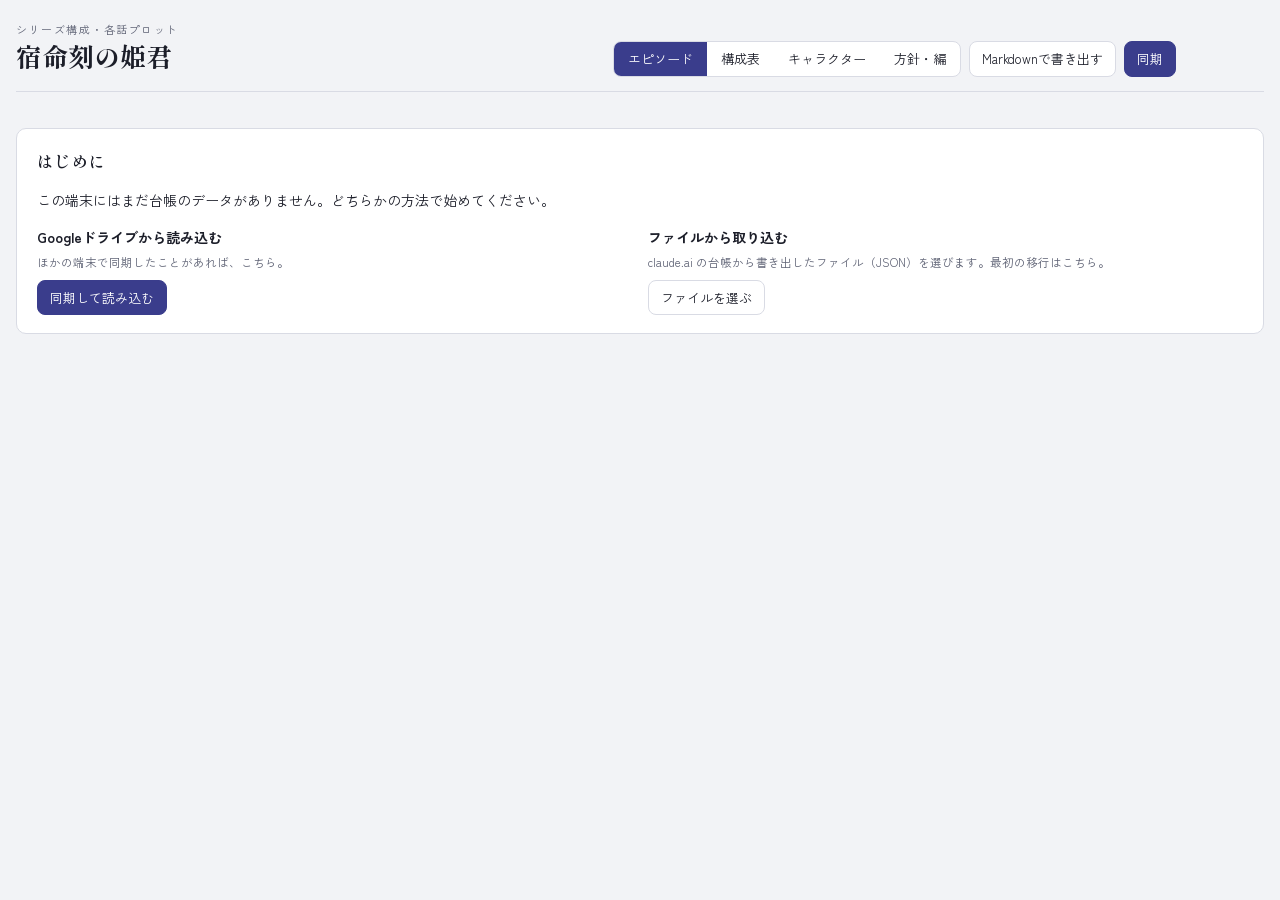
==== index.html @ 24b97237 "アプリをリポジトリの直下に移動 GitHub Pages の公開アドレス（/storyediter/）で直接開けるようにする。 sw.js の版を上げ、古い場所のキャッシュを使わないようにする。  C" ====
<!doctype html>
<html lang="ja">
<head>
<meta charset="utf-8">
<meta name="viewport" content="width=device-width,initial-scale=1,viewport-fit=cover">
<title>宿命刻の姫君 構成台帳</title>
<meta name="theme-color" content="#3a3d8c">
<link rel="manifest" href="manifest.webmanifest">
<link rel="icon" href="icons/icon-192.png">
<link rel="apple-touch-icon" href="icons/icon-192.png">
<link rel="preconnect" href="https://fonts.googleapis.com">
<link rel="stylesheet" href="https://fonts.googleapis.com/css2?family=Shippori+Mincho+B1:wght@600;800&family=Zen+Kaku+Gothic+New:wght@400;500;700&family=IBM+Plex+Mono:wght@500&display=swap">
<link rel="stylesheet" href="styles.css">
</head>
<body>
<header class="top">
  <div class="brand">
    <div class="eyebrow">シリーズ構成・各話プロット</div>
    <h1 id="h-title">宿命刻の姫君</h1>
    <p id="h-tag"></p>
  </div>
  <div class="tools">
    <div class="seg" role="group" aria-label="表示">
      <button id="v-edit" aria-pressed="true">エピソード</button>
      <button id="v-table" aria-pressed="false">構成表</button>
      <button id="v-chars" aria-pressed="false">キャラクター</button>
      <button id="v-policy" aria-pressed="false">方針・編</button>
    </div>
    <button class="btn" id="b-export">Markdownで書き出す</button>
    <button class="btn primary" id="b-sync" title="Googleドライブと同期">同期<span class="badge" hidden></span></button>
    <span id="net" aria-live="polite"></span>
    <span class="save" id="save" aria-live="polite"></span>
  </div>
</header>
<div class="stats" id="stats"></div>

<main id="main"></main>

<div id="overlay" hidden></div>
<script src="config.js"></script>
<script src="store.js"></script>
<script src="drive.js"></script>
<script src="app.js"></script>
</body>
</html>
---- styles.css ----
/* 土台のリセット（claude.ai の台帳では土台側が持っていたもの） */
*,*::before,*::after{box-sizing:border-box}
html{-webkit-text-size-adjust:100%}
body{margin:0;font-size:14px}
img{max-width:100%}
[hidden]{display:none!important}

/* 構成台帳（ドライブ版）
   Layout: 左に「背表紙」状のエピソード一覧、右に編集台。上部に表示切替。新月の夜の藍をアクセントに */
:root{
  --bg:#f2f3f6; --panel:#ffffff; --ink:#1c1e29; --muted:#5f6375; --line:#d9dbe4;
  --accent:#3a3d8c; --accent-soft:#e6e7f5; --gilt:#9a7a2c;
  --ok:#2f6b4f; --ok-soft:#e1efe7; --warn:#8a5a12; --warn-soft:#f6ecd9; --draft:#5c5f73; --draft-soft:#eceef3; --bad:#9b2f2f; --bad-soft:#f6e3e3;
  --f-display:"Shippori Mincho B1","Hiragino Mincho ProN","Yu Mincho",serif;
  --f-body:"Zen Kaku Gothic New","Hiragino Sans","Yu Gothic",system-ui,sans-serif;
  --f-mono:"IBM Plex Mono",ui-monospace,Menlo,monospace;
}
@media (prefers-color-scheme: dark){:root:not([data-theme="light"]){
  --bg:#12131a; --panel:#1b1c26; --ink:#e6e7ef; --muted:#9a9db0; --line:#2e3040;
  --accent:#a7abf5; --accent-soft:#272a4a; --gilt:#d4b466;
  --ok:#8fd0ae; --ok-soft:#1d3329; --warn:#e3b56a; --warn-soft:#3a2d16; --draft:#b3b6c8; --draft-soft:#262836; --bad:#ec9a9a; --bad-soft:#3d2121;
  color-scheme:dark}}
:root[data-theme="dark"]{
  --bg:#12131a; --panel:#1b1c26; --ink:#e6e7ef; --muted:#9a9db0; --line:#2e3040;
  --accent:#a7abf5; --accent-soft:#272a4a; --gilt:#d4b466;
  --ok:#8fd0ae; --ok-soft:#1d3329; --warn:#e3b56a; --warn-soft:#3a2d16; --draft:#b3b6c8; --draft-soft:#262836; --bad:#ec9a9a; --bad-soft:#3d2121;
  color-scheme:dark}
*{box-sizing:border-box}
html,body{height:100%}
body{background:var(--bg);color:var(--ink);font-family:var(--f-body);font-size:14px;line-height:1.65;
  padding-left:max(16px,env(safe-area-inset-left,0px));padding-right:max(16px,env(safe-area-inset-right,0px))}
button,input,select,textarea{font:inherit;color:inherit}
button{cursor:pointer}
:focus-visible{outline:2px solid var(--accent);outline-offset:2px}
.mono{font-family:var(--f-mono);font-variant-numeric:tabular-nums}

header.top{display:flex;flex-wrap:wrap;align-items:flex-end;gap:12px 24px;padding-block:20px 14px;border-bottom:1px solid var(--line)}
.brand{min-width:0;flex:1 1 320px}
.brand .eyebrow{font-size:11px;letter-spacing:.14em;color:var(--muted)}
.brand h1{font-family:var(--f-display);font-weight:800;font-size:26px;line-height:1.25;margin:2px 0 0;text-wrap:balance}
.brand p{margin:4px 0 0;color:var(--muted);font-size:12.5px}
.tools{display:flex;flex-wrap:wrap;gap:8px;align-items:center}
.seg{display:inline-flex;border:1px solid var(--line);border-radius:8px;overflow:hidden;background:var(--panel)}
.seg button{border:0;background:transparent;padding:6px 14px;font-size:13px}
.seg button[aria-pressed="true"]{background:var(--accent);color:var(--panel)}
.btn{border:1px solid var(--line);background:var(--panel);border-radius:8px;padding:6px 12px;font-size:13px}
.btn:hover{border-color:var(--accent)}
.btn.primary{background:var(--accent);border-color:var(--accent);color:var(--panel)}
.btn.danger{color:var(--bad)}
.btn.sm{padding:3px 9px;font-size:12px}
.save{font-size:12px;color:var(--muted);min-width:6em}
.save.err{color:var(--bad)}

.stats{display:flex;flex-wrap:wrap;gap:6px 18px;padding-block:10px;font-size:12px;color:var(--muted)}
.stats b{color:var(--ink);font-family:var(--f-mono);font-weight:500}

/* ---- workspace ---- */
.work{display:grid;grid-template-columns:340px minmax(0,1fr);gap:20px;padding-block:8px 40px;align-items:start}
.spine{position:sticky;top:env(safe-area-inset-top,0px);max-height:calc(100vh - 16px);overflow:auto;background:var(--panel);border:1px solid var(--line);border-radius:10px}
.spine .search{position:sticky;top:0;background:var(--panel);padding:10px;border-bottom:1px solid var(--line);z-index:1}
.spine input[type=search]{width:100%;border:1px solid var(--line);border-radius:6px;padding:6px 10px;background:var(--bg)}
.arc{padding:12px 12px 4px;font-family:var(--f-display);font-weight:600;font-size:13px;color:var(--gilt);display:flex;justify-content:space-between;gap:8px}
.arc span{font-family:var(--f-mono);font-size:11px;color:var(--muted)}
.row{display:grid;grid-template-columns:42px minmax(0,1fr) auto;gap:2px 8px;width:100%;text-align:left;border:0;background:transparent;padding:7px 12px;border-left:3px solid transparent}
.row:hover{background:var(--bg)}
.row[aria-current="true"]{background:var(--accent-soft);border-left-color:var(--accent)}
.row .no{font-family:var(--f-mono);font-size:12px;color:var(--accent);padding-top:1px}
.row .t{font-weight:500;overflow:hidden;text-overflow:ellipsis;white-space:nowrap}
.row .w{grid-column:2;font-family:var(--f-mono);font-size:11px;color:var(--muted)}
.row .st{grid-row:1/3;grid-column:3;align-self:center}

.chip{display:inline-block;font-size:11px;line-height:1.5;padding:1px 8px;border-radius:999px;white-space:nowrap;background:var(--draft-soft);color:var(--draft)}
.chip.s-確定{background:var(--ok-soft);color:var(--ok)}
.chip.s-詳細プロット{background:var(--accent-soft);color:var(--accent)}
.chip.s-骨格のみ{background:var(--warn-soft);color:var(--warn)}
.chip.s-たたき台{background:var(--draft-soft);color:var(--draft)}
.chip.s-未着手{background:var(--bad-soft);color:var(--bad)}
.chip.orb{background:transparent;border:1px solid var(--line);color:var(--muted)}
.chip.orb.real{border-color:var(--gilt);color:var(--gilt)}

/* ---- editor ---- */
.desk{min-width:0;display:flex;flex-direction:column;gap:16px}
.card{background:var(--panel);border:1px solid var(--line);border-radius:10px;padding:18px 20px}
.edhead{display:flex;flex-wrap:wrap;gap:10px;align-items:center;justify-content:space-between}
.edhead .num{font-family:var(--f-mono);color:var(--accent);font-size:13px}
.titlein{width:100%;font-family:var(--f-display);font-weight:800;font-size:24px;border:0;border-bottom:1px dashed transparent;background:transparent;padding:2px 0;margin-top:4px}
.titlein:hover,.titlein:focus{border-bottom-color:var(--line);outline:none}
.grid{display:grid;grid-template-columns:repeat(auto-fit,minmax(150px,1fr));gap:12px;margin-top:14px}
label.f{display:flex;flex-direction:column;gap:4px;font-size:11px;letter-spacing:.06em;color:var(--muted);min-width:0}
label.f input,label.f select,label.f textarea{font-size:14px;letter-spacing:0;color:var(--ink);border:1px solid var(--line);border-radius:6px;padding:6px 9px;background:var(--bg);width:100%}
label.f input:disabled{opacity:.7}
textarea{resize:vertical;line-height:1.7}
.block{margin-top:14px}
.hint{font-size:11.5px;color:var(--muted)}
h2.sec{font-family:var(--f-display);font-weight:600;font-size:17px;margin:0 0 4px;display:flex;justify-content:space-between;align-items:center;gap:10px;flex-wrap:wrap}
.parts{display:flex;flex-direction:column;gap:10px;margin-top:10px}
.part{border:1px solid var(--line);border-radius:8px;padding:10px 12px;background:var(--bg)}
.part .ph{display:flex;gap:8px;align-items:center;flex-wrap:wrap}
.part .pn{font-family:var(--f-mono);font-size:12px;color:var(--accent);white-space:nowrap}
.part .pt{flex:1 1 160px;min-width:0;border:1px solid transparent;background:transparent;font-weight:700;font-size:15px;padding:3px 6px;border-radius:5px}
.part .pt:hover,.part .pt:focus{border-color:var(--line);background:var(--panel)}
.part textarea{width:100%;margin-top:6px;border:1px solid var(--line);border-radius:6px;padding:7px 10px;background:var(--panel);font-size:13.5px}
.pnote{display:flex;flex-direction:column;gap:2px;margin-top:6px}
.pnote span{font-size:11px;letter-spacing:.06em;color:var(--gilt)}
.part .pnote textarea{margin-top:0;font-size:12.5px;color:var(--muted);background:transparent;border-style:dashed}
.iconbtn{border:1px solid var(--line);background:var(--panel);border-radius:6px;width:28px;height:28px;display:inline-grid;place-items:center;font-size:13px;color:var(--muted)}
.iconbtn:hover{color:var(--ink);border-color:var(--accent)}
.empty{color:var(--muted);font-size:13px;padding:10px 0}
.confirm{display:flex;gap:8px;align-items:center;flex-wrap:wrap;background:var(--bad-soft);color:var(--bad);border-radius:8px;padding:8px 12px;font-size:13px}
.back{display:none}

/* ---- table view ---- */
.tablewrap{overflow-x:auto;background:var(--panel);border:1px solid var(--line);border-radius:10px;margin-block:8px 40px}
table{border-collapse:collapse;width:100%;min-width:860px;font-size:13px}
th,td{text-align:left;vertical-align:top;padding:9px 12px;border-bottom:1px solid var(--line)}
th{font-size:11px;letter-spacing:.08em;color:var(--muted);font-weight:500;background:var(--panel);position:sticky;top:0}
tr.arcrow td{font-family:var(--f-display);font-weight:600;color:var(--gilt);background:var(--bg);padding-block:7px}
tbody tr.ep{cursor:pointer}
tbody tr.ep:hover td{background:var(--accent-soft)}
td.n{font-family:var(--f-mono);color:var(--accent);white-space:nowrap}
td.w{font-family:var(--f-mono);white-space:nowrap;color:var(--muted)}
td .tt{font-weight:700;display:block}
td.sum{max-width:44ch;color:var(--ink)}
td.pres{max-width:28ch;color:var(--muted);font-size:12.5px}

/* ---- policy view ---- */
.policy{display:grid;grid-template-columns:minmax(0,1.3fr) minmax(0,1fr);gap:20px;padding-block:8px 40px}
.arclist{display:flex;flex-direction:column;gap:6px;margin-top:10px}
.arcedit{display:flex;gap:6px;align-items:center}
.arcedit input{flex:1;min-width:0;border:1px solid var(--line);border-radius:6px;padding:5px 8px;background:var(--bg)}
.arcedit .cnt{font-family:var(--f-mono);font-size:11px;color:var(--muted);width:4.5em;text-align:right}

/* ---- characters ---- */
.crow{display:grid;grid-template-columns:44px minmax(0,1fr);gap:10px;align-items:center;width:100%;text-align:left;border:0;background:transparent;padding:7px 12px;border-left:3px solid transparent}
.crow:hover{background:var(--bg)}
.crow[aria-current="true"]{background:var(--accent-soft);border-left-color:var(--accent)}
.av{width:44px;height:44px;border-radius:50%;overflow:hidden;background:var(--draft-soft);display:grid;place-items:center;font-family:var(--f-display);font-weight:800;color:var(--accent);border:1px solid var(--line)}
.av img{width:100%;height:100%;object-fit:cover;object-position:top}
.ct{min-width:0;display:flex;flex-direction:column}
.ct b{font-weight:700}
.ct span{font-size:12px;color:var(--muted);overflow:hidden;text-overflow:ellipsis;white-space:nowrap}
.charhead{display:grid;grid-template-columns:180px minmax(0,1fr);gap:20px;margin-top:8px}
.portrait{margin:0;aspect-ratio:3/4;max-width:100%;border-radius:8px;overflow:hidden;border:1px solid var(--line);background:var(--bg)}
.portrait img{width:100%;height:100%;object-fit:cover;object-position:top}
.noimg{height:100%;display:flex;flex-direction:column;align-items:center;justify-content:center;gap:4px;font-family:var(--f-display);font-weight:800;font-size:48px;color:var(--line)}
.noimg span{font-family:var(--f-body);font-size:11px;font-weight:400;color:var(--muted)}
.charmain{min-width:0}
.rolein{width:100%;border:0;border-bottom:1px dashed transparent;background:transparent;color:var(--muted);font-size:14px;padding:2px 0}
.rolein:hover,.rolein:focus{border-bottom-color:var(--line);outline:none}
.apps{display:flex;flex-wrap:wrap;gap:6px;margin-top:6px}
.appchip{border:1px solid var(--line);background:var(--panel);color:var(--ink);cursor:pointer}
.appchip:hover{border-color:var(--accent);color:var(--accent)}
.gallery{display:grid;grid-template-columns:repeat(auto-fill,minmax(160px,1fr));gap:12px;margin-top:10px}
.gimg{margin:0;display:flex;flex-direction:column;gap:6px;min-width:0}
.gimg img{width:100%;aspect-ratio:3/4;object-fit:cover;object-position:top;border-radius:6px;border:1px solid var(--line);background:var(--bg)}
.gimg input{width:100%;border:1px solid var(--line);border-radius:6px;padding:4px 8px;background:var(--bg);font-size:12px}
.gbtns{display:flex;gap:6px;flex-wrap:wrap;align-items:center}
label.btn{display:inline-block;cursor:pointer}
@media (max-width:560px){.charhead{grid-template-columns:minmax(0,1fr)}.portrait{max-width:220px}}
.syncgrid{display:grid;grid-template-columns:repeat(auto-fit,minmax(240px,1fr));gap:16px;margin-top:12px}
.syncgrid p{margin:4px 0 8px}
.plan{margin-top:14px;border-top:1px solid var(--line);padding-top:12px}
.planlist{list-style:none;padding:0;margin:8px 0 12px;display:flex;flex-direction:column;gap:6px;max-height:40vh;overflow:auto}
.planlist select{margin-left:6px;border:1px solid var(--line);border-radius:6px;background:var(--bg);font-size:12px}
.err-t{color:var(--bad)}
.pb{margin-block:8px;border-color:var(--warn)}
.pb ul{margin:6px 0 10px;padding-left:1.2em}
.notice{margin-block:20px;padding:16px 18px;border:1px dashed var(--line);border-radius:10px;color:var(--muted)}
pre.md{white-space:pre-wrap;word-break:break-word;max-height:50vh;overflow:auto;background:var(--bg);border:1px solid var(--line);border-radius:8px;padding:12px;font-size:12px}

@media (max-width:860px){
  .work{grid-template-columns:minmax(0,1fr)}
  .spine{position:static;max-height:none}
  .work.editing .spine{display:none}
  .work:not(.editing) .desk{display:none}
  .back{display:inline-block}
  .policy{grid-template-columns:minmax(0,1fr)}
}
@media (prefers-reduced-motion:reduce){*{transition:none!important}}

/* ---- ドライブ版で追加 ---- */
body{padding-top:env(safe-area-inset-top,0px);padding-bottom:env(safe-area-inset-bottom,0px)}
#b-sync{position:relative}
#b-sync .badge{position:absolute;top:-7px;right:-7px;min-width:18px;height:18px;padding:0 5px;border-radius:9px;background:var(--bad);color:#fff;font-size:11px;line-height:18px;text-align:center;font-family:var(--f-mono)}
#net{font-size:12px;color:var(--warn)}
#overlay{position:fixed;inset:0;z-index:50;background:color-mix(in srgb,var(--ink) 35%,transparent);display:grid;place-items:center;padding:16px}
.dialog{background:var(--panel);border:1px solid var(--line);border-radius:12px;padding:18px 20px;max-width:560px;width:100%;max-height:85vh;overflow:auto}
.welcome{margin-block:16px}
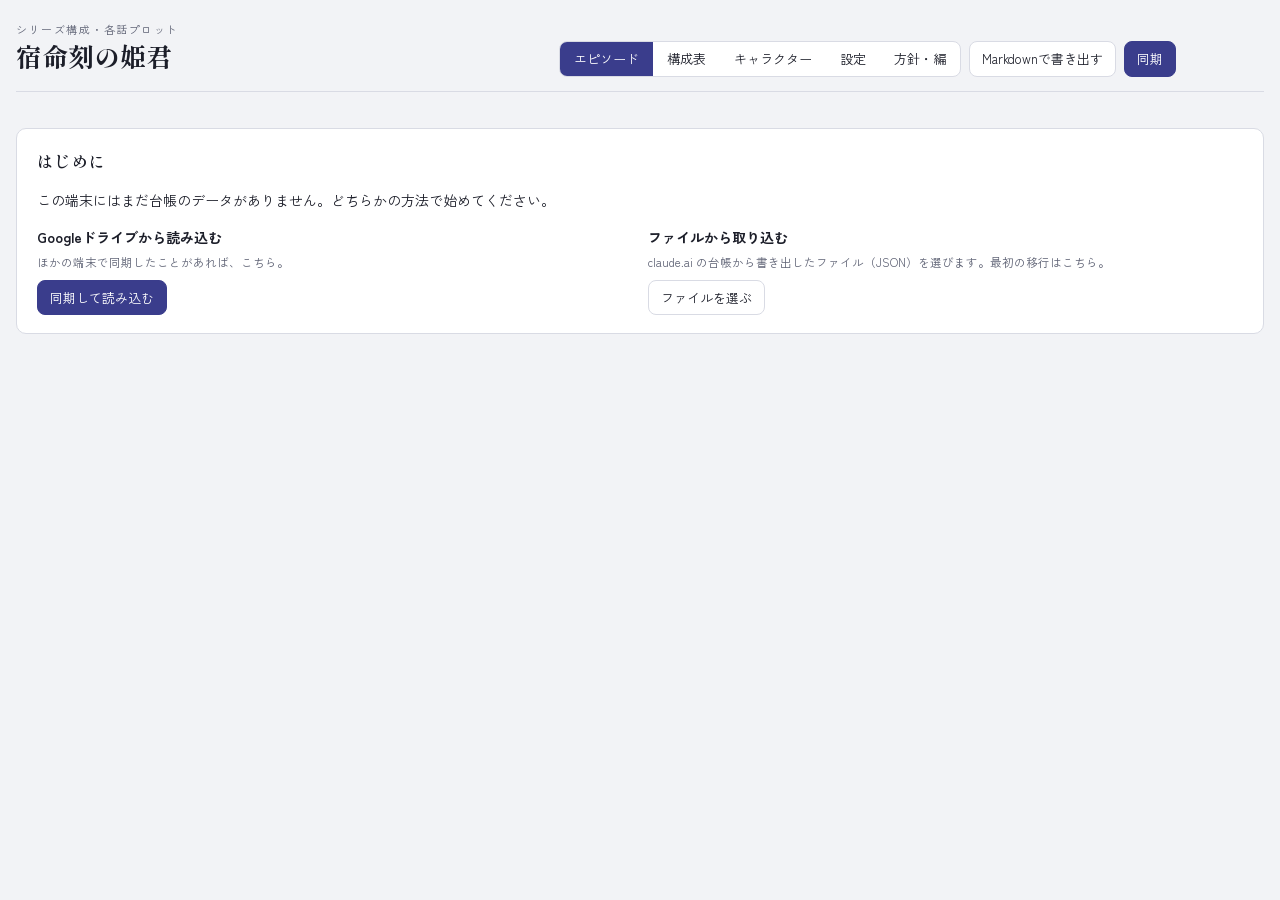
==== commit 0a2239ed: "「設定」タブを追加（世界観・用語・組織などの項目と、宿命刻A〜Zの一覧表） - 項目は区分ごとに一覧し、要約・本文・未決・関連語・画像を編集できる - 関連語が本文に出てくるエピソードを一覧し、その回" ====
--- a/index.html
+++ b/index.html
@@ -24,6 +24,7 @@
       <button id="v-edit" aria-pressed="true">エピソード</button>
       <button id="v-table" aria-pressed="false">構成表</button>
       <button id="v-chars" aria-pressed="false">キャラクター</button>
+      <button id="v-lore" aria-pressed="false">設定</button>
       <button id="v-policy" aria-pressed="false">方針・編</button>
     </div>
     <button class="btn" id="b-export">Markdownで書き出す</button>
--- a/styles.css
+++ b/styles.css
@@ -186,3 +186,19 @@
 #overlay{position:fixed;inset:0;z-index:50;background:color-mix(in srgb,var(--ink) 35%,transparent);display:grid;place-items:center;padding:16px}
 .dialog{background:var(--panel);border:1px solid var(--line);border-radius:12px;padding:18px 20px;max-width:560px;width:100%;max-height:85vh;overflow:auto}
 .welcome{margin-block:16px}
+
+/* ---- 設定タブ ---- */
+.lore-mode{margin-block:6px 4px}
+.srow{display:flex;gap:8px;align-items:center;justify-content:space-between;width:100%;text-align:left;border:0;background:transparent;padding:8px 12px;border-left:3px solid transparent}
+.srow:hover{background:var(--bg)}
+.srow[aria-current="true"]{background:var(--accent-soft);border-left-color:var(--accent)}
+.srow .ct{min-width:0}
+.gimg.wide img{aspect-ratio:4/3;object-position:center}
+.orbcard{margin-block:8px 40px}
+.orbtable{min-width:760px}
+.orbtable td{padding:4px 6px;vertical-align:top}
+.orbtable td.n{font-family:var(--f-display);font-weight:800;font-size:18px;color:var(--gilt);width:44px;text-align:center;padding-top:8px}
+.orbtable tr.has td.n{color:var(--accent)}
+.orbtable input,.orbtable textarea{width:100%;border:1px solid transparent;border-radius:5px;background:transparent;padding:5px 7px;font-size:13px;color:var(--ink);resize:vertical}
+.orbtable input:hover,.orbtable textarea:hover,.orbtable input:focus,.orbtable textarea:focus{border-color:var(--line);background:var(--bg)}
+.orbtable th:nth-child(2){width:15%}.orbtable th:nth-child(3){width:34%}.orbtable th:nth-child(4){width:10%}
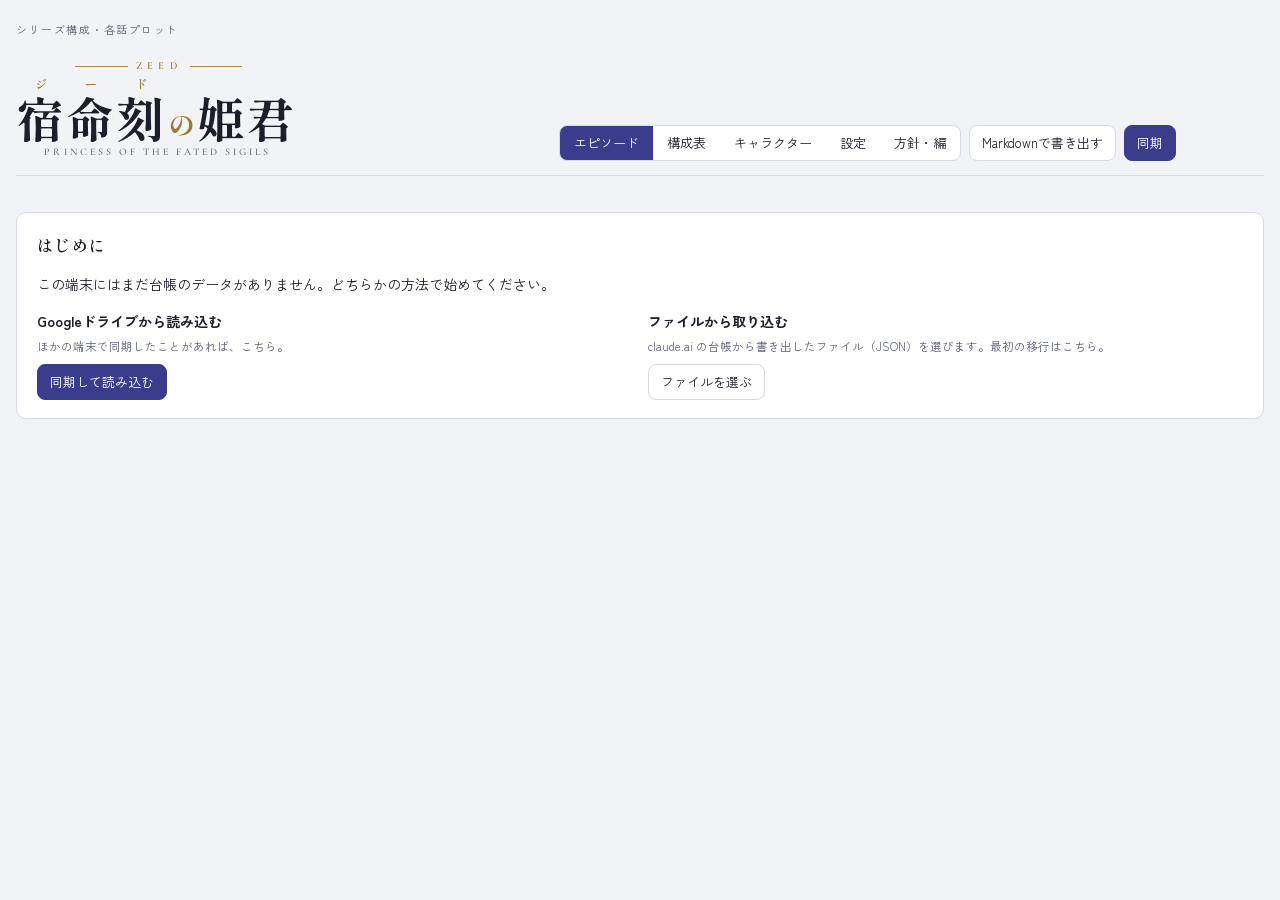
==== commit 44aed9c7: "ヘッダーの作品タイトルをロゴに置き換える Co-Authored-By: Claude Opus 5.5 <noreply@anthropic.com> Claude-Session: https:/" ====
--- a/index.html
+++ b/index.html
@@ -9,14 +9,22 @@
 <link rel="icon" href="icons/icon-192.png">
 <link rel="apple-touch-icon" href="icons/icon-192.png">
 <link rel="preconnect" href="https://fonts.googleapis.com">
-<link rel="stylesheet" href="https://fonts.googleapis.com/css2?family=Shippori+Mincho+B1:wght@600;800&family=Zen+Kaku+Gothic+New:wght@400;500;700&family=IBM+Plex+Mono:wght@500&display=swap">
+<link rel="stylesheet" href="https://fonts.googleapis.com/css2?family=Shippori+Mincho+B1:wght@600;800&family=Zen+Kaku+Gothic+New:wght@400;500;700&family=IBM+Plex+Mono:wght@500&family=Cormorant+Garamond:wght@500;600&display=swap">
 <link rel="stylesheet" href="styles.css">
 </head>
 <body>
 <header class="top">
   <div class="brand">
     <div class="eyebrow">シリーズ構成・各話プロット</div>
-    <h1 id="h-title">宿命刻の姫君</h1>
+    <h1 class="logo-h"><span class="logo" id="h-logo" role="img" aria-label="宿命刻の姫君">
+      <span class="lg-top" aria-hidden="true"><i></i><span>ZEED</span><i></i></span>
+      <span class="lg-main" aria-hidden="true">
+        <span class="lg-word"><span class="lg-ruby"><span>ジ</span><span>ー</span><span>ド</span></span><span class="lg-big">宿命刻</span></span>
+        <span class="lg-no">の</span>
+        <span class="lg-big">姫君</span>
+      </span>
+      <span class="lg-sub" aria-hidden="true">PRINCESS OF THE FATED SIGILS</span>
+    </span><span id="h-title" hidden></span></h1>
     <p id="h-tag"></p>
   </div>
   <div class="tools">
@@ -28,6 +36,7 @@
       <button id="v-policy" aria-pressed="false">方針・編</button>
     </div>
     <button class="btn" id="b-export">Markdownで書き出す</button>
+    <button class="btn danger" id="b-discard" hidden title="前回の同期のあとの変更を取り消す">変更を破棄</button>
     <button class="btn primary" id="b-sync" title="Googleドライブと同期">同期<span class="badge" hidden></span></button>
     <span id="net" aria-live="polite"></span>
     <span class="save" id="save" aria-live="polite"></span>
--- a/styles.css
+++ b/styles.css
@@ -202,3 +202,36 @@
 .orbtable input,.orbtable textarea{width:100%;border:1px solid transparent;border-radius:5px;background:transparent;padding:5px 7px;font-size:13px;color:var(--ink);resize:vertical}
 .orbtable input:hover,.orbtable textarea:hover,.orbtable input:focus,.orbtable textarea:focus{border-color:var(--line);background:var(--bg)}
 .orbtable th:nth-child(2){width:15%}.orbtable th:nth-child(3){width:34%}.orbtable th:nth-child(4){width:10%}
+
+/* 関係 */
+.rels{display:flex;flex-direction:column;gap:8px;margin-top:6px}
+.rel{display:grid;grid-template-columns:58px minmax(6em,10em) minmax(0,1fr) auto;gap:8px;align-items:start}
+.ricons{display:flex;min-height:36px}
+.ricons .rav+.rav{margin-left:-14px}
+.rav{width:36px;height:36px;padding:0;cursor:pointer}
+.rname{border:1px solid var(--line);border-radius:6px;padding:7px 8px;background:var(--bg);font-weight:700;min-width:0;width:100%;font:inherit;font-weight:700}
+.rtext{border:1px solid var(--line);border-radius:6px;padding:7px 8px;background:var(--bg);resize:none;overflow:hidden;min-width:0;width:100%;font:inherit;line-height:1.6}
+.rdel{min-width:36px}
+@media (max-width:560px){
+  .rel{grid-template-columns:58px minmax(0,1fr) auto;grid-template-areas:"i n d" "t t t"}
+  .ricons{grid-area:i}.rname{grid-area:n}.rtext{grid-area:t}.rdel{grid-area:d}
+  .rel+.rel{border-top:1px dashed var(--line);padding-top:8px}
+}
+/* 変更の破棄 */
+.warn{background:var(--bad-soft);color:var(--bad);border-radius:8px;padding:10px 12px;font-size:14px;line-height:1.6}
+.planlist.discard label{display:flex;gap:6px;align-items:center;flex-wrap:wrap}
+.dbtns{display:flex;gap:8px;flex-wrap:wrap;margin:12px 0 6px}
+
+/* 作品ロゴ（ロゴ案を、アプリの配色に合わせて組んだもの）
+   大きな文字＝本文の色、金＝--gilt、英字＝--muted。--lg で全体の大きさを決める */
+.logo-h{margin:6px 0 2px}
+.logo{--lg:48px;display:inline-flex;flex-direction:column;align-items:center;gap:calc(var(--lg)*.13);font-family:var(--f-display);color:var(--ink);line-height:1;user-select:none}
+.lg-top{display:flex;align-items:center;gap:calc(var(--lg)*.16);color:var(--gilt);font-family:"Cormorant Garamond",var(--f-display);font-weight:600;font-size:max(10px,calc(var(--lg)*.22));letter-spacing:.5em;padding-left:.5em}
+.lg-top i{display:block;width:calc(var(--lg)*1.1);height:1px;background:currentColor;opacity:.85}
+.lg-main{display:flex;align-items:flex-end;gap:calc(var(--lg)*.04)}
+.lg-word{display:flex;flex-direction:column;align-items:stretch;gap:calc(var(--lg)*.05)}
+.lg-ruby{display:flex;justify-content:space-around;color:var(--gilt);font-weight:600;font-size:max(11px,calc(var(--lg)*.25));line-height:1}
+.lg-big{font-weight:800;font-size:var(--lg);letter-spacing:.04em;line-height:1}
+.lg-no{color:var(--gilt);font-weight:800;font-size:calc(var(--lg)*.57);line-height:1;padding-bottom:calc(var(--lg)*.07)}
+.lg-sub{color:var(--muted);font-family:"Cormorant Garamond",var(--f-display);font-weight:500;font-size:max(10px,calc(var(--lg)*.21));letter-spacing:.3em;padding-left:.32em;white-space:nowrap}
+@media (max-width:560px){.logo{--lg:38px}}
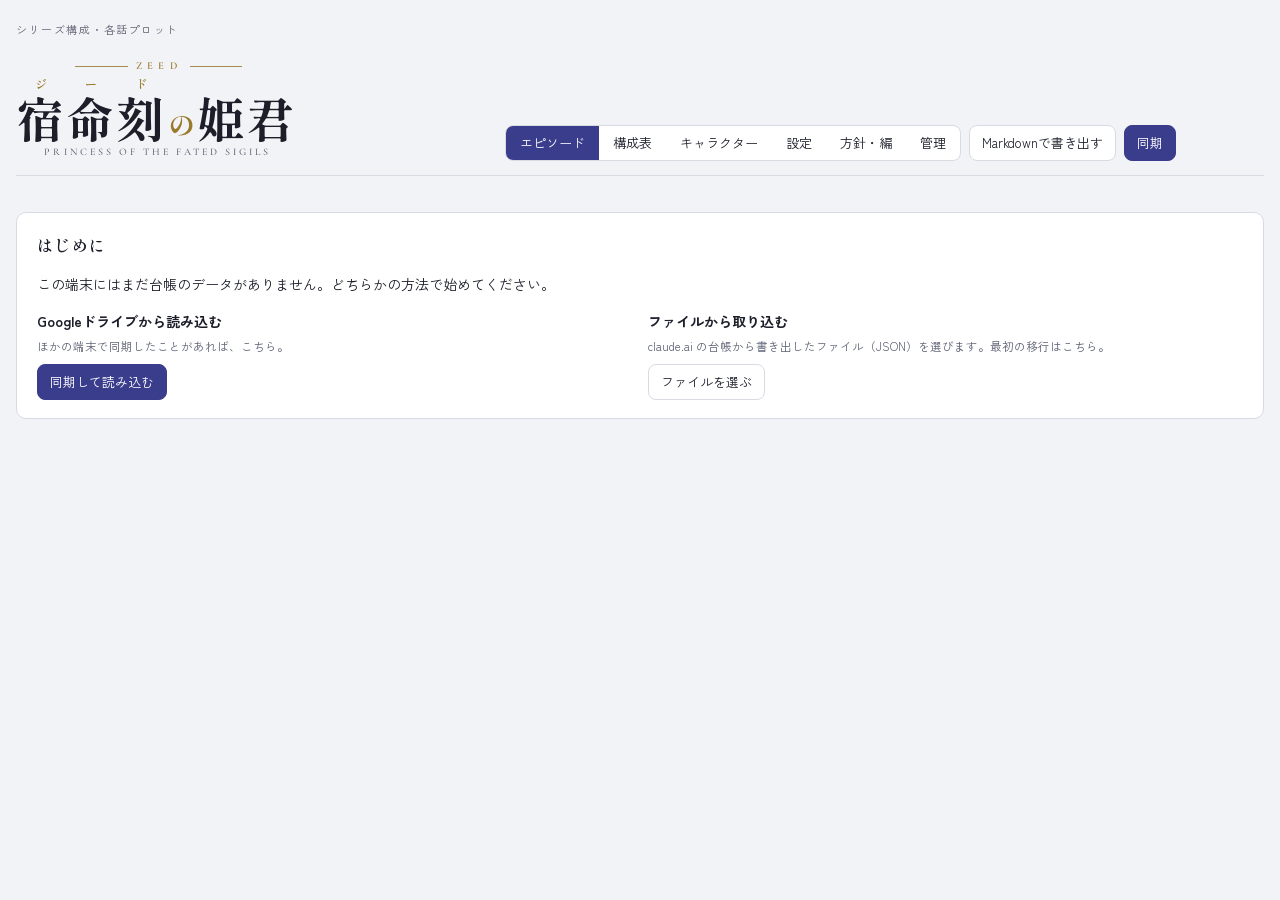
==== commit d327aab0: "管理タブを追加（表記チェック・伏線・宿命刻の回収・連載・未決・登場表） Co-Authored-By: Claude Opus 5.5 <noreply@anthropic.com> Claude-S" ====
--- a/index.html
+++ b/index.html
@@ -34,6 +34,7 @@
       <button id="v-chars" aria-pressed="false">キャラクター</button>
       <button id="v-lore" aria-pressed="false">設定</button>
       <button id="v-policy" aria-pressed="false">方針・編</button>
+      <button id="v-manage" aria-pressed="false">管理</button>
     </div>
     <button class="btn" id="b-export">Markdownで書き出す</button>
     <button class="btn danger" id="b-discard" hidden title="前回の同期のあとの変更を取り消す">変更を破棄</button>
--- a/styles.css
+++ b/styles.css
@@ -235,3 +235,106 @@
 .lg-no{color:var(--gilt);font-weight:800;font-size:calc(var(--lg)*.57);line-height:1;padding-bottom:calc(var(--lg)*.07)}
 .lg-sub{color:var(--muted);font-family:"Cormorant Garamond",var(--f-display);font-weight:500;font-size:max(10px,calc(var(--lg)*.21));letter-spacing:.3em;padding-left:.32em;white-space:nowrap}
 @media (max-width:560px){.logo{--lg:38px}}
+
+/* タブが多いときは横にスクロール（狭い画面で折り返さない） */
+.seg{max-width:100%;overflow-x:auto;scrollbar-width:none}
+.seg::-webkit-scrollbar{display:none}
+.seg button{white-space:nowrap;flex:0 0 auto}
+
+/* 管理タブ */
+.mg-mode{margin-block:6px 10px}
+#mg .card{margin-bottom:12px}
+.btnrow{display:flex;gap:6px;flex-wrap:wrap;align-items:center;margin:8px 0}
+h3.sub{font-size:13px;margin:16px 0 6px;display:flex;gap:8px;align-items:baseline;color:var(--gilt);font-family:var(--f-display)}
+h3.sub span{font-family:var(--f-mono);color:var(--muted);font-size:12px}
+.rnlist{display:flex;flex-direction:column;gap:6px;margin-top:8px}
+.rn{display:grid;grid-template-columns:minmax(0,9em) auto minmax(0,9em) minmax(0,1fr) auto;gap:6px;align-items:center}
+.rn input{border:1px solid var(--line);border-radius:6px;padding:6px 8px;background:var(--bg);min-width:0;width:100%}
+.rn .rnote{font-size:12.5px}
+@media (max-width:560px){.rn{grid-template-columns:minmax(0,1fr) auto minmax(0,1fr) auto}.rn .rnote{grid-column:1/-2}}
+.hits{display:flex;flex-direction:column;gap:6px}
+.hit{display:grid;grid-template-columns:minmax(0,13em) minmax(0,1fr) auto;gap:8px;align-items:center;border-top:1px dashed var(--line);padding-top:6px}
+.hit .snip{font-size:13px;line-height:1.6;color:var(--muted);overflow-wrap:anywhere}
+.hit mark{background:var(--warn-soft);color:var(--warn);font-weight:700;padding:0 2px;border-radius:3px}
+.hit .hb{display:flex;gap:6px;align-items:center}
+.loc{border:0;background:transparent;text-align:left;padding:0;color:var(--accent);font-size:12.5px;font-weight:700;display:flex;flex-direction:column;min-width:0}
+.loc span{font-weight:400;color:var(--muted);font-size:11.5px}
+@media (max-width:560px){.hit{grid-template-columns:minmax(0,1fr) auto}.hit .snip{grid-column:1/-1;grid-row:2}}
+
+.tl-wrap{overflow-x:auto;margin-top:10px;border:1px solid var(--line);border-radius:8px;background:var(--panel)}
+.tl,.cast{display:grid;width:max-content;min-width:100%}
+.tl-h{position:sticky;top:0;font-family:var(--f-mono);font-size:10.5px;color:var(--muted);text-align:center;padding:6px 0;border:0;background:var(--panel);border-bottom:1px solid var(--line)}
+button.tl-h{cursor:pointer}
+.tl-name{position:sticky;left:0;z-index:1;background:var(--panel);text-align:left;padding:5px 10px;border:0;border-right:1px solid var(--line);font-size:12.5px;white-space:nowrap;overflow:hidden;text-overflow:ellipsis}
+.tl-row{cursor:pointer;display:flex;gap:6px;align-items:center;justify-content:space-between}
+.tl-row span{font-family:var(--f-mono);color:var(--muted);font-size:11px}
+.tl-row.cur{background:var(--accent-soft);color:var(--accent);font-weight:700}
+.tl-c{position:relative;display:grid;place-items:center;height:28px;border:0;padding:0;background:transparent;border-bottom:1px solid color-mix(in srgb,var(--line) 50%,transparent)}
+.tl-c.cur{background:color-mix(in srgb,var(--accent-soft) 60%,transparent)}
+.tl-c.span::before{content:"";position:absolute;left:0;right:0;top:50%;height:2px;background:var(--gilt);opacity:.45}
+.tl-c.first::before{left:50%}.tl-c.last::before{right:50%}
+.mk{position:relative;display:block;width:11px;height:11px;border-radius:50%;border:2px solid var(--gilt);background:var(--panel)}
+.mk.mid{width:7px;height:7px;border:0;background:var(--gilt)}
+.mk.done{background:var(--gilt)}
+.warn-i{color:var(--warn)}
+.issues{background:var(--warn-soft);color:var(--warn);border-radius:8px;padding:8px 12px;font-size:13px;margin:8px 0}
+.okline{color:var(--ok);font-size:13px;margin:8px 0}
+.steps{display:flex;flex-direction:column;gap:6px}
+.step{display:grid;grid-template-columns:22px minmax(0,15em) 6em minmax(0,1fr) auto;gap:6px;align-items:center}
+.step select,.step input{border:1px solid var(--line);border-radius:6px;padding:6px 8px;background:var(--bg);min-width:0;width:100%}
+.step .sn{font-family:var(--f-mono);color:var(--muted);text-align:right}
+.step .sbtn{display:flex;gap:2px}
+@media (max-width:640px){.step{grid-template-columns:22px minmax(0,1fr) 6em;}.step input{grid-column:2/-1}.step .sbtn{grid-column:2/-1;justify-content:flex-end}}
+
+.zbars{display:flex;align-items:flex-end;gap:2px;height:120px;margin-top:10px;overflow-x:auto;padding-bottom:16px}
+.zb{position:relative;flex:1 0 14px;height:100%;border:0;padding:0;background:transparent;display:flex;align-items:flex-end;cursor:pointer}
+.zb i{display:block;width:100%;background:var(--gilt);opacity:.55;border-radius:3px 3px 0 0;min-height:2px}
+.zb.cur i{opacity:1}
+.zb span{position:absolute;bottom:-16px;left:0;right:0;text-align:center;font-family:var(--f-mono);font-size:9.5px;color:var(--muted)}
+.zat{margin:18px 0 6px;line-height:2}
+.orbtable.cl select{border:1px solid var(--line);border-radius:6px;padding:4px 6px;background:var(--bg);max-width:14em;font-size:12.5px}
+.bad-t{color:var(--bad);font-size:11.5px}
+
+.kpis{display:grid;grid-template-columns:repeat(auto-fit,minmax(140px,1fr));gap:8px;margin-top:8px}
+.kpis div{background:var(--bg);border-radius:8px;padding:8px 12px;display:flex;flex-direction:column}
+.kpis span{font-size:12px;color:var(--muted)}
+.kpis b{font-size:22px}.kpis small{font-size:12px;color:var(--muted);font-weight:400}
+.plan2{display:grid;grid-template-columns:repeat(auto-fit,minmax(240px,1fr));gap:12px;margin-top:12px;line-height:1.8}
+.meter{height:6px;background:var(--draft-soft);border-radius:3px;overflow:hidden;margin-top:6px}
+.meter i{display:block;height:100%;background:var(--ok)}
+.blk{border:1px solid var(--line);border-radius:8px;margin-top:10px;overflow:hidden}
+.blk.pre{border-color:color-mix(in srgb,var(--accent) 40%,var(--line))}
+.blkh{display:flex;gap:12px;align-items:center;flex-wrap:wrap;padding:6px 12px;background:var(--bg);font-size:13px}
+.blkh span{color:var(--muted)}
+.blkrow{display:grid;grid-template-columns:minmax(0,15em) minmax(0,1fr) auto auto;gap:8px;align-items:center;padding:6px 12px;border-top:1px dashed var(--line)}
+.ep-l{border:0;background:transparent;text-align:left;padding:0;font-weight:700;font-size:13px;color:var(--ink);overflow:hidden;text-overflow:ellipsis;white-space:nowrap}
+.wchips{display:flex;gap:4px;flex-wrap:wrap}
+.wc{min-width:34px;height:26px;border-radius:5px;border:1px solid var(--line);font-family:var(--f-mono);font-size:11.5px;background:var(--panel);cursor:pointer}
+.wc.st1{background:var(--warn-soft);color:var(--warn);border-color:transparent}
+.wc.st2{background:var(--accent-soft);color:var(--accent);border-color:transparent}
+.wc.st3{background:var(--ok-soft);color:var(--ok);border-color:transparent}
+.wc.st4{background:var(--ok);color:var(--panel);border-color:transparent}
+.wn summary{font-size:12px;color:var(--muted);cursor:pointer}
+.wn label{display:inline-flex;gap:4px;align-items:center;font-family:var(--f-mono);font-size:11px;margin:4px 6px 0 0}
+.wn input{width:6em;border:1px solid var(--line);border-radius:5px;padding:2px 6px;background:var(--bg)}
+@media (max-width:640px){.blkrow{grid-template-columns:minmax(0,1fr) auto}.wchips,.wn{grid-column:1/-1}}
+
+.ofil{display:flex;gap:8px;flex-wrap:wrap;align-items:center;margin:10px 0}
+.ofil input[type=search]{border:1px solid var(--line);border-radius:6px;padding:6px 10px;background:var(--bg);flex:1 1 160px;min-width:0}
+.ck{display:flex;gap:4px;align-items:center;font-size:13px}
+.olist,.dlog{display:flex;flex-direction:column}
+.oi{display:grid;grid-template-columns:minmax(0,12em) minmax(0,1fr) auto;gap:8px;align-items:start;padding:7px 0;border-top:1px dashed var(--line)}
+.oi .ot{font-size:13.5px;line-height:1.6}
+.decf{grid-column:1/-1;display:flex;gap:6px;flex-wrap:wrap}
+.decf input{flex:1 1 200px;border:1px solid var(--line);border-radius:6px;padding:6px 8px;background:var(--bg);min-width:0}
+.di{display:grid;grid-template-columns:auto minmax(0,1fr) auto;gap:10px;align-items:start;padding:7px 0;border-top:1px dashed var(--line);font-size:13.5px}
+.dd{color:var(--muted);font-size:12px}
+@media (max-width:560px){.oi{grid-template-columns:minmax(0,1fr) auto}.oi .ot{grid-column:1/-1;grid-row:2}}
+
+.cg-h{position:sticky;left:0;font-family:var(--f-display);font-weight:600;color:var(--gilt);font-size:12px;padding:8px 10px 2px;background:var(--panel)}
+.cc{cursor:pointer}
+.cc.gap{background:color-mix(in srgb,var(--warn-soft) 80%,transparent)}
+/* 狭い画面：ツールバーは画面幅に収め、表示切替は横スクロール */
+.tools{min-width:0;max-width:100%}
+.tools .seg{min-width:0}
+.save{overflow-wrap:anywhere}
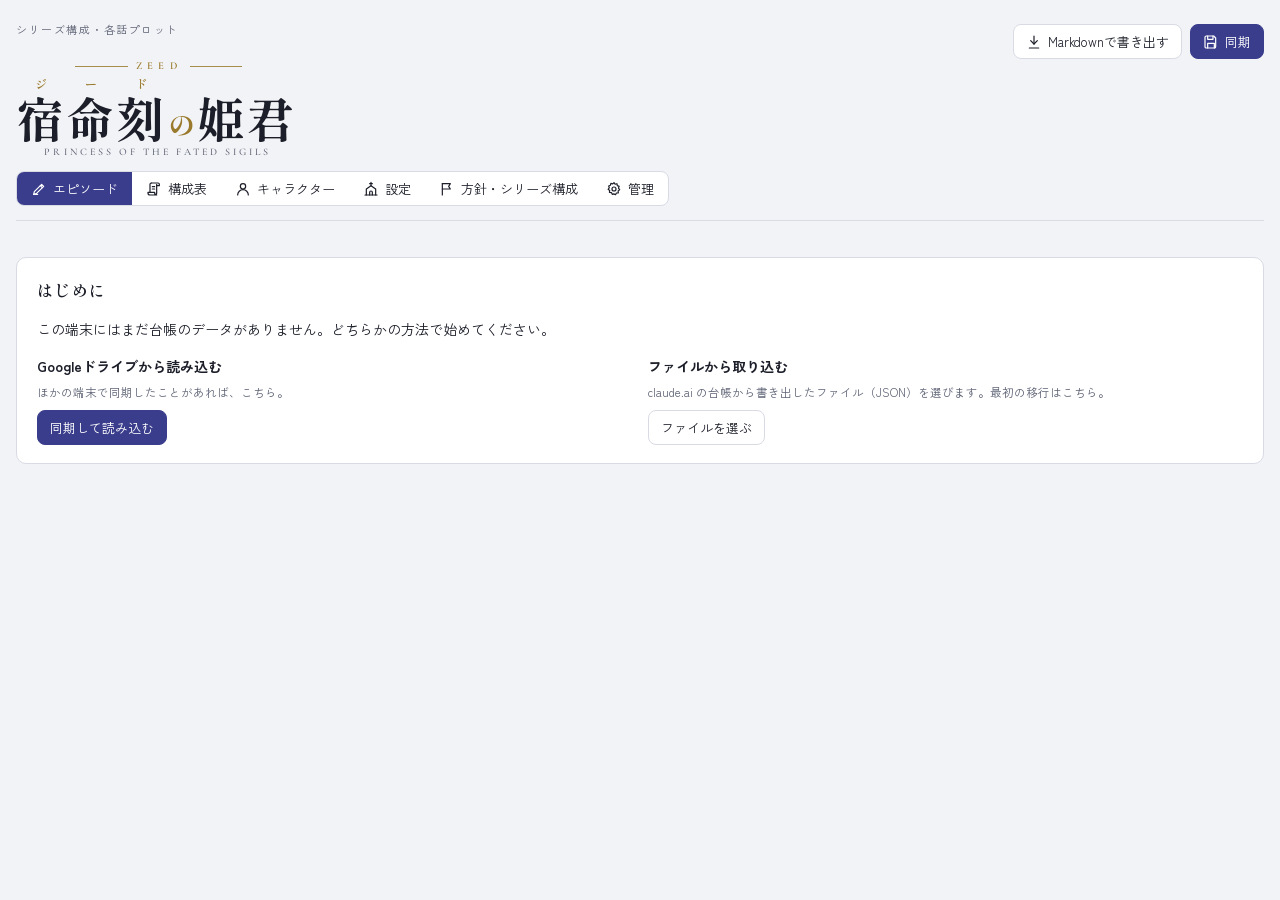
==== commit 1b09d4d8: "タブにピクトグラム、書き出しと同期を右上へ、「方針・編」を「方針・シリーズ構成」に Co-Authored-By: Claude Opus 5.5 <noreply@anthropic.com> Cl" ====
--- a/index.html
+++ b/index.html
@@ -27,21 +27,24 @@
     </span><span id="h-title" hidden></span></h1>
     <p id="h-tag"></p>
   </div>
-  <div class="tools">
+  <div class="actions">
+    <div class="actbtns">
+      <button class="btn" id="b-export" title="Markdownで書き出す"><svg class="ic" viewBox="0 0 24 24" aria-hidden="true"><path d="M12 3v12"/><path d="M7 10l5 5 5-5"/><path d="M5 21h14"/></svg><span class="lbl">Markdownで書き出す</span></button>
+      <button class="btn danger" id="b-discard" hidden title="前回の同期のあとの変更を取り消す"><svg class="ic" viewBox="0 0 24 24" aria-hidden="true"><path d="M9 14L4 9l5-5"/><path d="M4 9h11a5 5 0 0 1 0 10h-3"/></svg><span class="lbl">変更を破棄</span></button>
+      <button class="btn primary" id="b-sync" title="Googleドライブと同期"><svg class="ic" viewBox="0 0 24 24" aria-hidden="true"><path d="M5 3h11l3 3v13a2 2 0 0 1-2 2H5a2 2 0 0 1-2-2V5a2 2 0 0 1 2-2z"/><path d="M7 3v5h8V3"/><path d="M7 21v-7h10v7"/></svg><span class="lbl">同期</span><span class="badge" hidden></span></button>
+    </div>
+    <div class="status"><span id="net" aria-live="polite"></span><span class="save" id="save" aria-live="polite"></span></div>
+  </div>
+  <nav class="tools" aria-label="表示の切り替え">
     <div class="seg" role="group" aria-label="表示">
-      <button id="v-edit" aria-pressed="true">エピソード</button>
-      <button id="v-table" aria-pressed="false">構成表</button>
-      <button id="v-chars" aria-pressed="false">キャラクター</button>
-      <button id="v-lore" aria-pressed="false">設定</button>
-      <button id="v-policy" aria-pressed="false">方針・編</button>
-      <button id="v-manage" aria-pressed="false">管理</button>
+      <button id="v-edit" aria-pressed="true"><svg class="ic" viewBox="0 0 24 24" aria-hidden="true"><path d="M4 20l1-4L16 5l3 3L8 19z"/><path d="M14 7l3 3"/><path d="M4 20h6"/></svg>エピソード</button>
+      <button id="v-table" aria-pressed="false"><svg class="ic" viewBox="0 0 24 24" aria-hidden="true"><path d="M8 3h10a2 2 0 0 1 2 2v2h-4"/><path d="M16 5v13a3 3 0 0 1-3 3H6a3 3 0 0 1-3-3v-1h10v1a3 3 0 0 0 3 3"/><path d="M8 3a2 2 0 0 0-2 2v12"/><path d="M9.5 8.5h3.5M9.5 12h3.5"/></svg>構成表</button>
+      <button id="v-chars" aria-pressed="false"><svg class="ic" viewBox="0 0 24 24" aria-hidden="true"><circle cx="12" cy="8" r="4"/><path d="M4 21a8 8 0 0 1 16 0"/></svg>キャラクター</button>
+      <button id="v-lore" aria-pressed="false"><svg class="ic" viewBox="0 0 24 24" aria-hidden="true"><path d="M12 2v5M10 4h4"/><path d="M5 21V12l7-5 7 5v9"/><path d="M3 21h18"/><path d="M10 21v-4a2 2 0 0 1 4 0v4"/></svg>設定</button>
+      <button id="v-policy" aria-pressed="false"><svg class="ic" viewBox="0 0 24 24" aria-hidden="true"><path d="M5 21V4"/><path d="M5 4h12l-2.5 4L17 12H5"/></svg>方針・シリーズ構成</button>
+      <button id="v-manage" aria-pressed="false"><svg class="ic" viewBox="0 0 24 24" aria-hidden="true"><circle cx="12" cy="12" r="3"/><path d="M12 2.5l1.6 2.4 2.8-.8.6 2.8 2.7 1.1-1 2.7 1.8 2.3-2.3 1.8.3 2.9-2.9.3-1.3 2.6-2.6-1.3L9.4 20l-1.3-2.6-2.9-.3.3-2.9L3.2 12.4 5 10.1 4 7.4l2.7-1.1.6-2.8 2.8.8z"/></svg>管理</button>
     </div>
-    <button class="btn" id="b-export">Markdownで書き出す</button>
-    <button class="btn danger" id="b-discard" hidden title="前回の同期のあとの変更を取り消す">変更を破棄</button>
-    <button class="btn primary" id="b-sync" title="Googleドライブと同期">同期<span class="badge" hidden></span></button>
-    <span id="net" aria-live="polite"></span>
-    <span class="save" id="save" aria-live="polite"></span>
-  </div>
+  </nav>
 </header>
 <div class="stats" id="stats"></div>
 
--- a/styles.css
+++ b/styles.css
@@ -141,7 +141,7 @@
 .ct span{font-size:12px;color:var(--muted);overflow:hidden;text-overflow:ellipsis;white-space:nowrap}
 .charhead{display:grid;grid-template-columns:180px minmax(0,1fr);gap:20px;margin-top:8px}
 .portrait{margin:0;aspect-ratio:3/4;max-width:100%;border-radius:8px;overflow:hidden;border:1px solid var(--line);background:var(--bg)}
-.portrait img{width:100%;height:100%;object-fit:cover;object-position:top}
+.portrait img{width:100%;height:100%;object-fit:contain;cursor:zoom-in}
 .noimg{height:100%;display:flex;flex-direction:column;align-items:center;justify-content:center;gap:4px;font-family:var(--f-display);font-weight:800;font-size:48px;color:var(--line)}
 .noimg span{font-family:var(--f-body);font-size:11px;font-weight:400;color:var(--muted)}
 .charmain{min-width:0}
@@ -152,7 +152,7 @@
 .appchip:hover{border-color:var(--accent);color:var(--accent)}
 .gallery{display:grid;grid-template-columns:repeat(auto-fill,minmax(160px,1fr));gap:12px;margin-top:10px}
 .gimg{margin:0;display:flex;flex-direction:column;gap:6px;min-width:0}
-.gimg img{width:100%;aspect-ratio:3/4;object-fit:cover;object-position:top;border-radius:6px;border:1px solid var(--line);background:var(--bg)}
+.gimg img{width:100%;aspect-ratio:1/1;object-fit:contain;cursor:zoom-in;border-radius:6px;border:1px solid var(--line);background:var(--bg)}
 .gimg input{width:100%;border:1px solid var(--line);border-radius:6px;padding:4px 8px;background:var(--bg);font-size:12px}
 .gbtns{display:flex;gap:6px;flex-wrap:wrap;align-items:center}
 label.btn{display:inline-block;cursor:pointer}
@@ -193,7 +193,7 @@
 .srow:hover{background:var(--bg)}
 .srow[aria-current="true"]{background:var(--accent-soft);border-left-color:var(--accent)}
 .srow .ct{min-width:0}
-.gimg.wide img{aspect-ratio:4/3;object-position:center}
+.gimg.wide img{aspect-ratio:4/3}
 .orbcard{margin-block:8px 40px}
 .orbtable{min-width:760px}
 .orbtable td{padding:4px 6px;vertical-align:top}
@@ -338,3 +338,51 @@
 .tools{min-width:0;max-width:100%}
 .tools .seg{min-width:0}
 .save{overflow-wrap:anywhere}
+
+/* 画像の拡大表示 */
+.lightbox{position:fixed;inset:0;z-index:50;background:rgba(10,10,16,.88);display:grid;place-items:center;padding:16px;cursor:zoom-out}
+.lightbox img{max-width:100%;max-height:100%;object-fit:contain;border-radius:6px}
+
+/* リンク */
+.links{display:flex;flex-direction:column;gap:8px;margin-top:10px}
+.lk{position:relative;display:flex;flex-direction:column;gap:2px;padding:12px 40px 12px 14px;border:1px solid var(--line);border-radius:10px;background:var(--bg);color:var(--ink);text-decoration:none}
+.lk:hover{border-color:var(--accent)}
+.lk b{color:var(--accent);font-size:15px}
+.lk span{font-size:12.5px;color:var(--muted);overflow-wrap:anywhere}
+.lk i{position:absolute;right:14px;top:50%;transform:translateY(-50%);font-style:normal;color:var(--accent);font-size:18px}
+.lkedit{display:grid;grid-template-columns:minmax(0,12em) minmax(0,1fr) minmax(0,12em) auto;gap:6px;align-items:center}
+.lkedit input{border:1px solid var(--line);border-radius:6px;padding:6px 8px;background:var(--bg);min-width:0;width:100%}
+.lkedit .bad-t{grid-column:1/-1}
+@media (max-width:640px){.lkedit{grid-template-columns:minmax(0,1fr) auto}.lkedit input{grid-column:1/2}.lkedit .sbtn{grid-row:1;grid-column:2}}
+
+/* 履歴 */
+.ofil select{border:1px solid var(--line);border-radius:6px;padding:6px 8px;background:var(--bg);max-width:100%;min-width:0}
+.hlist{display:flex;flex-direction:column}
+.hi{border-top:1px dashed var(--line)}
+.hrow{display:flex;gap:10px;align-items:center;flex-wrap:wrap;width:100%;text-align:left;border:0;background:transparent;padding:8px 2px;font-size:13.5px}
+.hrow:hover,.hi.open .hrow{background:var(--bg)}
+.hbody{padding:4px 2px 10px}
+.hdf{margin-top:8px}
+.hdf>b{font-size:12.5px;color:var(--muted)}
+.dl{border:1px solid var(--line);border-radius:6px;overflow:hidden;margin-top:4px;font-size:13px;line-height:1.6}
+.dl>div{display:grid;grid-template-columns:2.6em minmax(0,1fr);gap:6px;padding:2px 8px;font-size:11px;color:var(--muted)}
+.dl>div span{font-size:13px;color:var(--ink);white-space:pre-wrap;overflow-wrap:anywhere}
+.dl .do{background:var(--bad-soft)}.dl .do span{color:var(--bad)}
+.dl .dn{background:var(--ok-soft)}.dl .dn span{color:var(--ok)}
+
+/* ヘッダー：ロゴ（左上）・書き出しと同期（右上）・表示の切り替え（下段） */
+header.top{display:grid;grid-template-columns:minmax(0,1fr) auto;grid-template-areas:"brand actions" "tabs tabs";align-items:start;gap:10px 16px}
+header.top .brand{grid-area:brand}
+.actions{grid-area:actions;display:flex;flex-direction:column;align-items:flex-end;gap:6px;padding-top:4px}
+.actbtns{display:flex;gap:8px;align-items:center;flex-wrap:wrap;justify-content:flex-end}
+.status{display:flex;gap:8px;justify-content:flex-end;text-align:right;max-width:22em}
+header.top .tools{grid-area:tabs}
+.ic{width:16px;height:16px;flex:0 0 auto;fill:none;stroke:currentColor;stroke-width:1.8;stroke-linecap:round;stroke-linejoin:round}
+.seg button{display:inline-flex;align-items:center;gap:6px}
+.actbtns .btn{display:inline-flex;align-items:center;gap:6px;position:relative}
+@media (max-width:560px){
+  .actbtns .lbl{position:absolute;width:1px;height:1px;overflow:hidden;clip:rect(0 0 0 0);white-space:nowrap}
+  .actbtns .btn{padding:8px 10px}
+  .actbtns .ic{width:18px;height:18px}
+  .status{max-width:9em;font-size:11px}
+}
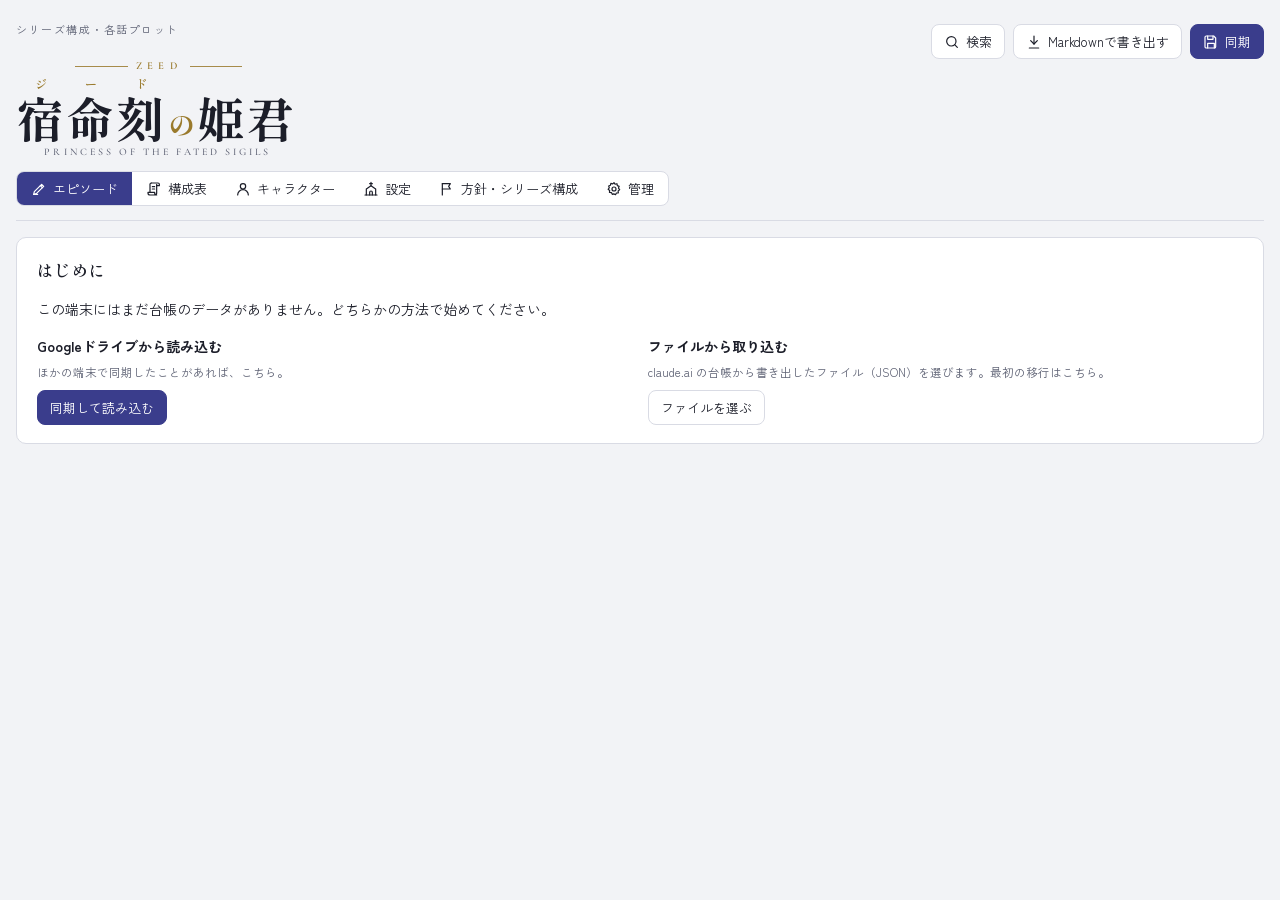
==== commit b206f211: "自動バックアップ、全体検索、名前の自動リンク、本文の下書き（カクヨム風・試作）を追加 Co-Authored-By: Claude Opus 5.5 <noreply@anthropic.com> C" ====
--- a/index.html
+++ b/index.html
@@ -29,6 +29,7 @@
   </div>
   <div class="actions">
     <div class="actbtns">
+      <button class="btn" id="b-search" title="全体検索（/ または Ctrl+K）"><svg class="ic" viewBox="0 0 24 24" aria-hidden="true"><circle cx="11" cy="11" r="7"/><path d="M20 20l-4-4"/></svg><span class="lbl">検索</span></button>
       <button class="btn" id="b-export" title="Markdownで書き出す"><svg class="ic" viewBox="0 0 24 24" aria-hidden="true"><path d="M12 3v12"/><path d="M7 10l5 5 5-5"/><path d="M5 21h14"/></svg><span class="lbl">Markdownで書き出す</span></button>
       <button class="btn danger" id="b-discard" hidden title="前回の同期のあとの変更を取り消す"><svg class="ic" viewBox="0 0 24 24" aria-hidden="true"><path d="M9 14L4 9l5-5"/><path d="M4 9h11a5 5 0 0 1 0 10h-3"/></svg><span class="lbl">変更を破棄</span></button>
       <button class="btn primary" id="b-sync" title="Googleドライブと同期"><svg class="ic" viewBox="0 0 24 24" aria-hidden="true"><path d="M5 3h11l3 3v13a2 2 0 0 1-2 2H5a2 2 0 0 1-2-2V5a2 2 0 0 1 2-2z"/><path d="M7 3v5h8V3"/><path d="M7 21v-7h10v7"/></svg><span class="lbl">同期</span><span class="badge" hidden></span></button>
--- a/styles.css
+++ b/styles.css
@@ -128,7 +128,8 @@
 .arclist{display:flex;flex-direction:column;gap:6px;margin-top:10px}
 .arcedit{display:flex;gap:6px;align-items:center}
 .arcedit input{flex:1;min-width:0;border:1px solid var(--line);border-radius:6px;padding:5px 8px;background:var(--bg)}
-.arcedit .cnt{font-family:var(--f-mono);font-size:11px;color:var(--muted);width:4.5em;text-align:right}
+.arcedit .cnt{font-family:var(--f-mono);font-size:11px;color:var(--muted);white-space:nowrap;text-align:right;min-width:10em}
+@media (max-width:560px){.arcedit{flex-wrap:wrap}.arcedit input{flex:1 1 100%}.arcedit .cnt{min-width:0;margin-right:auto}}
 
 /* ---- characters ---- */
 .crow{display:grid;grid-template-columns:44px minmax(0,1fr);gap:10px;align-items:center;width:100%;text-align:left;border:0;background:transparent;padding:7px 12px;border-left:3px solid transparent}
@@ -386,3 +387,87 @@
   .actbtns .ic{width:18px;height:18px}
   .status{max-width:9em;font-size:11px}
 }
+
+/* 待ち時間の表示（三点リーダーと足踏み） */
+.dialog.busy{display:flex;align-items:center;justify-content:center;gap:12px 18px;flex-wrap:wrap;width:auto;max-width:min(560px,100%)}
+.busy-t{margin:0;font-size:15px;font-weight:500;flex:0 1 auto;min-width:0;text-align:center}
+.dots i{font-style:normal;visibility:hidden}
+.dots[data-n="1"] i:nth-child(-n+1),.dots[data-n="2"] i:nth-child(-n+2),.dots[data-n="3"] i{visibility:visible}
+.walkers{display:flex;align-items:flex-end;gap:6px}
+.walker img{display:none;width:80px;height:130px;image-rendering:pixelated;image-rendering:crisp-edges}
+.walker[data-f="0"] img:nth-child(1),.walker[data-f="1"] img:nth-child(2),.walker[data-f="2"] img:nth-child(3){display:block}
+.sr{position:absolute;width:1px;height:1px;overflow:hidden;clip:rect(0 0 0 0);white-space:nowrap}
+
+/* 名前の自動リンク */
+.mentions{margin-top:12px}
+.mrow{display:flex;flex-wrap:wrap;gap:6px;margin-top:4px}
+.mchip{display:inline-flex;align-items:center;gap:6px;border:1px solid var(--line);background:var(--bg);border-radius:999px;padding:2px 10px 2px 2px;font-size:12.5px;cursor:pointer}
+.mchip:hover{border-color:var(--accent)}
+.mchip img{width:24px;height:24px;border-radius:50%;object-fit:cover;object-position:top}
+.mchip .mi{width:24px;height:24px;border-radius:50%;display:grid;place-items:center;background:var(--accent-soft);color:var(--accent);font-family:var(--f-display);font-weight:800;font-size:11px}
+.mchip.lore .mi{background:var(--warn-soft);color:var(--warn)}
+.peek{position:fixed;z-index:60;background:var(--panel);border:1px solid var(--line);border-radius:10px;box-shadow:0 8px 28px rgba(0,0,0,.18);padding:12px 14px;font-size:13px;line-height:1.7}
+.peek .pk-h{display:flex;gap:10px;align-items:center}
+.peek .pk-h img{width:44px;height:44px;border-radius:50%;object-fit:cover;object-position:top}
+.peek .pk-h b{display:block;font-size:15px}.peek .pk-h span{color:var(--muted);font-size:12px}
+.peek .pk-m{color:var(--gilt);font-size:12px;margin-top:6px}
+.peek p{margin:6px 0 0;color:var(--ink)}
+
+/* 全体検索 */
+.dialog.search-d{max-width:720px;width:100%;align-self:flex-start;margin-top:6vh;max-height:82vh;display:flex;flex-direction:column}
+.sd-h{display:flex;gap:8px}
+.sd-h input{flex:1;min-width:0;border:1px solid var(--line);border-radius:8px;padding:10px 12px;background:var(--bg);font-size:15px}
+.gs-res{overflow:auto;margin-top:10px;display:flex;flex-direction:column;gap:2px}
+.gs-item{display:flex;flex-direction:column;align-items:flex-start;gap:3px;text-align:left;border:0;background:transparent;border-top:1px dashed var(--line);padding:8px 4px;width:100%}
+.gs-item:hover{background:var(--bg)}
+.gs-item b{font-size:13.5px}
+.gs-item .chip{font-size:10.5px}
+.gs-snip{font-size:12.5px;color:var(--muted);overflow-wrap:anywhere}
+.gs-snip mark{background:var(--warn-soft);color:var(--warn);font-weight:700}
+
+/* バックアップ一覧 */
+.bklist{display:flex;flex-direction:column;margin-top:8px;max-height:260px;overflow:auto}
+.bk{display:flex;gap:10px;align-items:center;justify-content:space-between;border-top:1px dashed var(--line);padding:5px 0}
+
+/* 本文の下書き（カクヨムの執筆画面に寄せた紙面） */
+.drlinks{display:flex;flex-wrap:wrap;gap:6px;align-items:center;margin:10px 0 4px}
+.drl{display:inline-flex;gap:6px;align-items:center}
+.drl .mono{color:var(--muted);font-size:11px}
+.drl.has{border-color:color-mix(in srgb,var(--ok) 50%,var(--line))}
+.draft{margin-top:12px}
+.dr-bar{position:sticky;top:0;z-index:5;display:flex;flex-wrap:wrap;gap:8px 12px;align-items:center;background:var(--bg);padding:8px 0;border-bottom:1px solid var(--line)}
+.dr-where{display:flex;flex-direction:column;line-height:1.3;min-width:0}
+.dr-where span{font-size:12px;color:var(--muted);overflow:hidden;text-overflow:ellipsis;white-space:nowrap}
+.dr-tools{display:flex;flex-wrap:wrap;gap:6px;align-items:center;margin-left:auto}
+.dr-tools .seg button{padding:4px 10px;font-size:12px}
+.dr-main{display:grid;grid-template-columns:minmax(0,1fr) 300px;gap:16px;margin-top:14px;align-items:start}
+.draft.noside .dr-main{grid-template-columns:minmax(0,1fr)}
+.dr-paper{background:#fff;color:#222;border:1px solid var(--line);border-radius:6px;padding:28px clamp(16px,5vw,56px) 16px;max-width:820px;width:100%;margin-inline:auto;min-height:70vh;display:flex;flex-direction:column}
+.dr-title{border:0;border-bottom:1px solid #ddd;font-size:20px;font-weight:700;padding:6px 0 10px;background:transparent;color:#222;outline:none}
+.dr-title::placeholder,.dr-text::placeholder{color:#aaa}
+.dr-text{flex:none;overflow:hidden;border:0;resize:none;min-height:50vh;margin-top:16px;font-size:16px;line-height:1.9;letter-spacing:.02em;background:transparent;color:#222;outline:none;font-family:"Zen Kaku Gothic New","Hiragino Sans","Yu Gothic",sans-serif}
+.dr-foot{display:flex;justify-content:space-between;align-items:center;gap:8px;flex-wrap:wrap;border-top:1px solid #eee;margin-top:10px;padding-top:10px;font-size:13px;color:#555}
+.dr-foot b{font-size:16px;color:#222;margin-right:2px}
+.dr-foot .hint{color:#888;margin-left:4px}
+.dr-nav{display:flex;gap:6px}
+.dr-help{margin-top:8px;color:#888}
+.dr-help code{background:#f3f3f3;border-radius:4px;padding:0 4px;color:#444}
+.dr-view{font-family:"Shippori Mincho B1","Hiragino Mincho ProN","Yu Mincho",serif;font-size:17px;line-height:2;color:#222;min-height:56vh}
+.dr-view h2{font-size:20px;margin:0 0 1.2em;font-weight:800}
+.dr-view p{margin:0}
+.dr-view.vert{writing-mode:vertical-rl;overflow-x:auto;height:68vh;min-height:0;line-height:1.9}
+.dr-view.vert h2{margin:0 0 0 1.4em}
+.dr-view ruby rt{font-size:.5em}
+.dr-view .bouten{font-style:normal;text-emphasis:filled sesame;-webkit-text-emphasis:filled sesame}
+.dr-side .card{margin-bottom:12px}
+.dr-side .sec{font-size:14px}
+.dr-pt{font-weight:700;margin:4px 0}
+.dr-beats{padding-left:1.4em;margin:6px 0;font-size:13px;line-height:1.7}
+.dr-sum{font-size:13px;line-height:1.7;white-space:pre-wrap}
+@media (max-width:860px){.dr-main{grid-template-columns:minmax(0,1fr)}.dr-paper{min-height:0}.dr-text{min-height:50vh}}
+@media (prefers-color-scheme: dark){:root:not([data-theme="light"]) .dr-paper{background:#1d1e26;color:#e6e7ef;border-color:var(--line)}
+  :root:not([data-theme="light"]) .dr-title,:root:not([data-theme="light"]) .dr-text,:root:not([data-theme="light"]) .dr-view{color:#e6e7ef}
+  :root:not([data-theme="light"]) .dr-title{border-color:#333}:root:not([data-theme="light"]) .dr-foot{border-color:#333;color:#aaa}
+  :root:not([data-theme="light"]) .dr-foot b{color:#e6e7ef}:root:not([data-theme="light"]) .dr-help code{background:#2a2b35;color:#ccc}}
+
+#stats:empty{display:none}
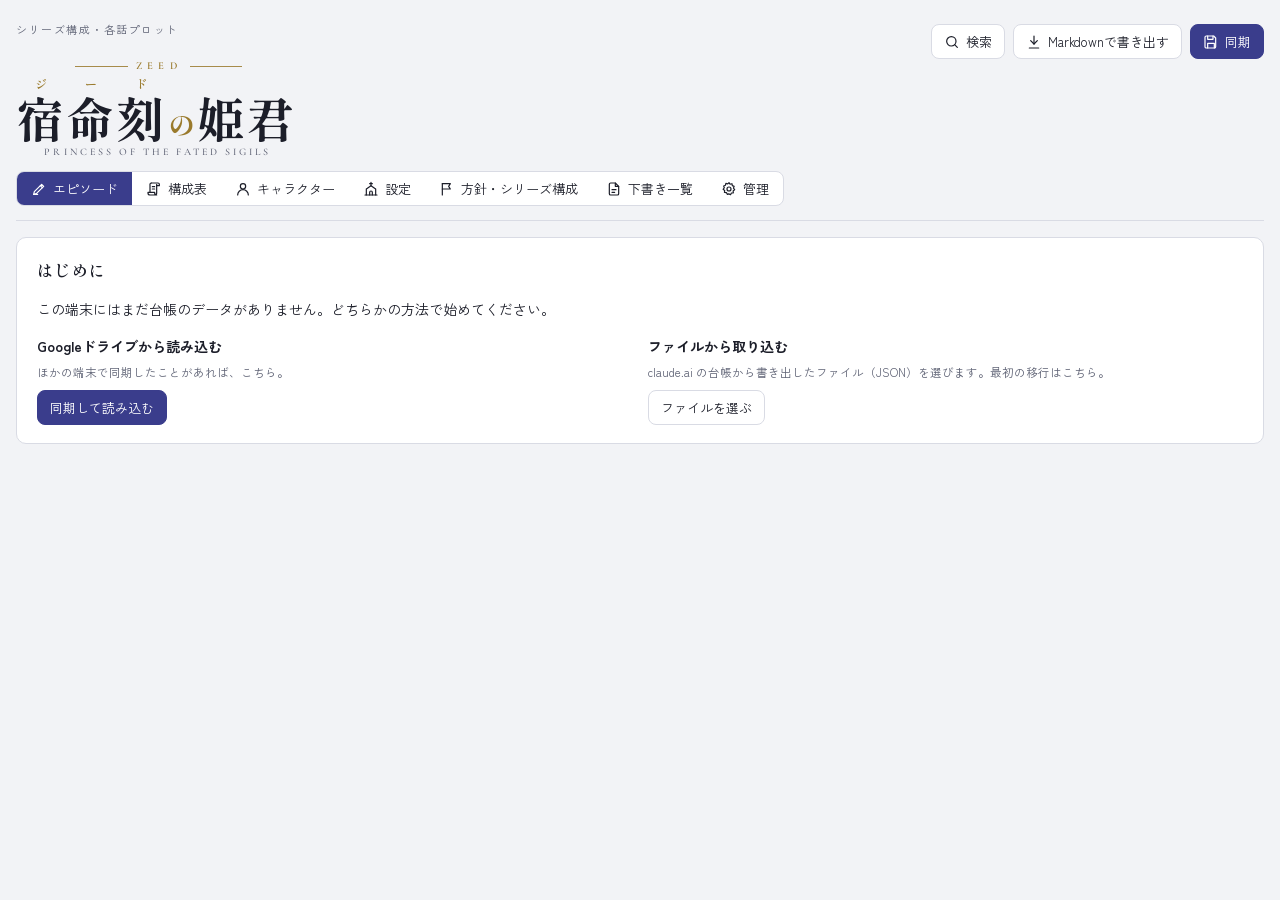
==== commit 8bb587ab: "下書き一覧タブを追加（更新日時・話順・文字数で並び替え） Co-Authored-By: Claude Opus 5.5 <noreply@anthropic.com> Claude-Session:" ====
--- a/index.html
+++ b/index.html
@@ -43,6 +43,7 @@
       <button id="v-chars" aria-pressed="false"><svg class="ic" viewBox="0 0 24 24" aria-hidden="true"><circle cx="12" cy="8" r="4"/><path d="M4 21a8 8 0 0 1 16 0"/></svg>キャラクター</button>
       <button id="v-lore" aria-pressed="false"><svg class="ic" viewBox="0 0 24 24" aria-hidden="true"><path d="M12 2v5M10 4h4"/><path d="M5 21V12l7-5 7 5v9"/><path d="M3 21h18"/><path d="M10 21v-4a2 2 0 0 1 4 0v4"/></svg>設定</button>
       <button id="v-policy" aria-pressed="false"><svg class="ic" viewBox="0 0 24 24" aria-hidden="true"><path d="M5 21V4"/><path d="M5 4h12l-2.5 4L17 12H5"/></svg>方針・シリーズ構成</button>
+      <button id="v-drafts" aria-pressed="false"><svg class="ic" viewBox="0 0 24 24" aria-hidden="true"><path d="M14 3H7a2 2 0 0 0-2 2v14a2 2 0 0 0 2 2h10a2 2 0 0 0 2-2V8z"/><path d="M14 3v5h5"/><path d="M9 13h6M9 17h4"/></svg>下書き一覧</button>
       <button id="v-manage" aria-pressed="false"><svg class="ic" viewBox="0 0 24 24" aria-hidden="true"><circle cx="12" cy="12" r="3"/><path d="M12 2.5l1.6 2.4 2.8-.8.6 2.8 2.7 1.1-1 2.7 1.8 2.3-2.3 1.8.3 2.9-2.9.3-1.3 2.6-2.6-1.3L9.4 20l-1.3-2.6-2.9-.3.3-2.9L3.2 12.4 5 10.1 4 7.4l2.7-1.1.6-2.8 2.8.8z"/></svg>管理</button>
     </div>
   </nav>
--- a/styles.css
+++ b/styles.css
@@ -471,3 +471,19 @@
   :root:not([data-theme="light"]) .dr-foot b{color:#e6e7ef}:root:not([data-theme="light"]) .dr-help code{background:#2a2b35;color:#ccc}}
 
 #stats:empty{display:none}
+
+/* 下書き一覧 */
+.dlist .sec select{border:1px solid var(--line);border-radius:6px;padding:4px 8px;background:var(--bg);font-size:12.5px}
+.dl-rows{display:flex;flex-direction:column;margin-top:10px}
+.dl-row{display:grid;grid-template-columns:6em minmax(0,1fr) auto;gap:12px;align-items:start;text-align:left;border:0;border-top:1px dashed var(--line);background:transparent;padding:10px 4px;width:100%}
+.dl-row:hover{background:var(--bg)}
+.dl-no{font-family:var(--f-mono);font-weight:700;color:var(--accent);font-size:13px;padding-top:2px}
+.dl-main{display:flex;flex-direction:column;gap:2px;min-width:0}
+.dl-main b{font-size:14.5px}
+.dl-pre{font-size:12.5px;color:var(--muted);line-height:1.6;overflow:hidden;display:-webkit-box;-webkit-line-clamp:2;-webkit-box-orient:vertical}
+.dl-meta{display:flex;flex-direction:column;align-items:flex-end;gap:4px;font-size:12px;white-space:nowrap}
+.dl-meta b{font-size:15px}
+.chip.wst.st1{background:var(--warn-soft);color:var(--warn)}.chip.wst.st2{background:var(--accent-soft);color:var(--accent)}
+.chip.wst.st3{background:var(--ok-soft);color:var(--ok)}.chip.wst.st4{background:var(--ok);color:var(--panel)}
+@media (max-width:560px){.dl-row{grid-template-columns:minmax(0,1fr) auto}.dl-no{grid-column:1/-1}}
+.dlist .sec label{white-space:nowrap}
